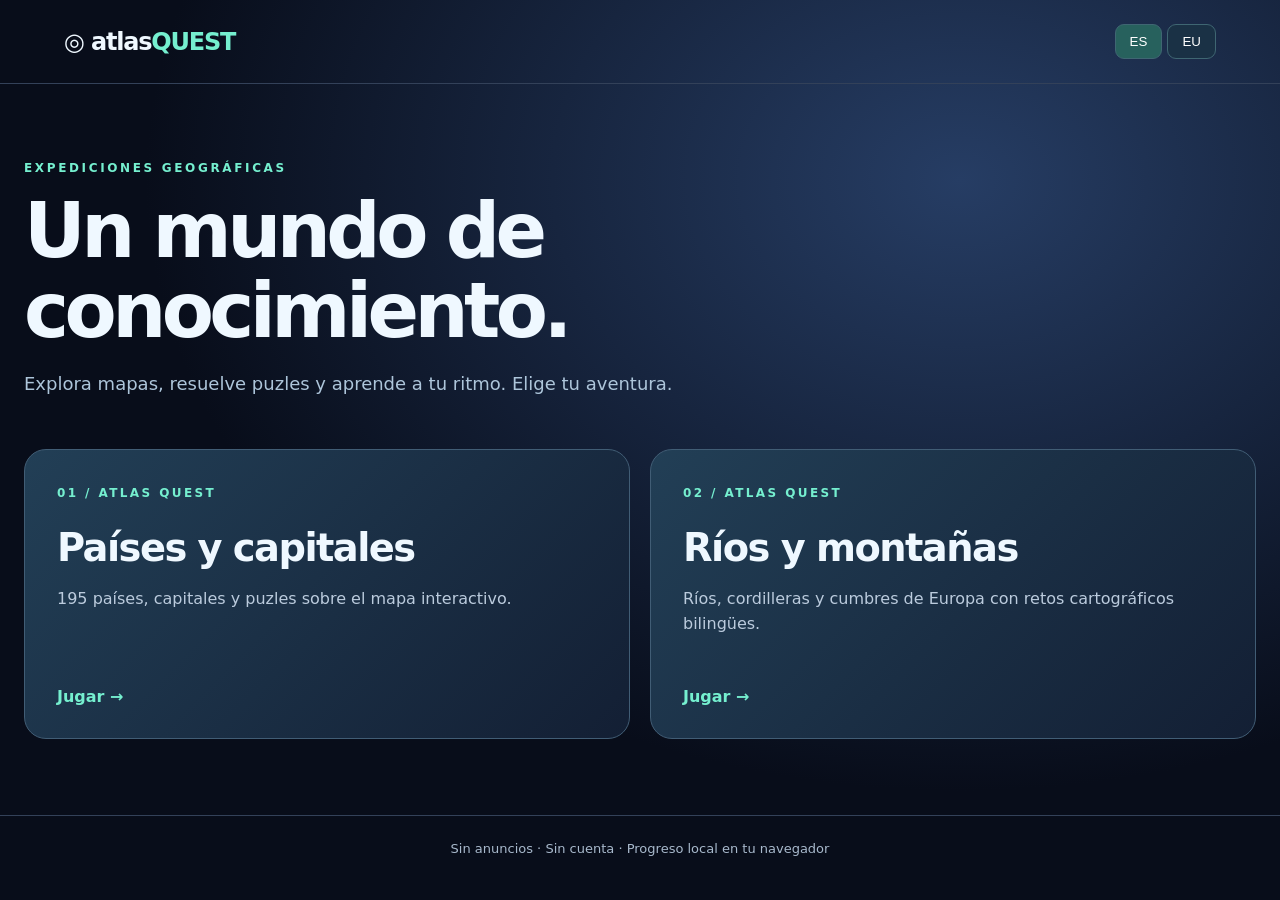
==== public/index.html @ 76b39fe9 "feat: add Atlas Quest bilingual portal and geography mini-games" ====
<!doctype html>
<html lang="es">
<head><meta charset="utf-8"><meta name="viewport" content="width=device-width,initial-scale=1"><title>Atlas Quest · Juegos de geografía</title>
<style>
:root{font-family:system-ui,sans-serif;color-scheme:dark;--accent:#75efcf}
*{box-sizing:border-box}body{margin:0;min-height:100vh;background:radial-gradient(ellipse at 75% 20%,#263d64,#080d1a 60%);color:#eff8ff}
header{padding:24px clamp(20px,5vw,80px);display:flex;justify-content:space-between;align-items:center;border-bottom:1px solid #334159}
.brand{font-size:24px;font-weight:900;letter-spacing:-.05em}.brand b{color:var(--accent)}
nav button{background:#1a3145;border:1px solid #3f6672;padding:9px 14px;color:white;border-radius:9px;cursor:pointer}
nav button.active{background:#27615d}
main{max-width:1280px;margin:auto;padding:clamp(35px,6vw,85px) 24px}
.eyebrow{color:var(--accent);font-weight:750;letter-spacing:.22em;text-transform:uppercase;font-size:12px}
h1{font-size:clamp(38px,6vw,76px);line-height:1.06;letter-spacing:-.06em;max-width:880px;margin:16px 0}
.intro{font-size:18px;line-height:1.6;max-width:720px;color:#adc5da;margin-bottom:50px}
.cards{display:grid;grid-template-columns:repeat(2,minmax(0,1fr));gap:20px}
.card{display:flex;flex-direction:column;justify-content:space-between;text-decoration:none;color:inherit;background:linear-gradient(135deg,#223f56,#131f34);border:1px solid #415d75;border-radius:22px;padding:32px;min-height:290px;transition:transform .2s}
.card:hover{transform:translateY(-3px);border-color:var(--accent)}
.number{color:var(--accent);letter-spacing:.2em;font-size:12px;font-weight:800}
h2{font-size:clamp(27px,3vw,42px);letter-spacing:-.04em;margin:24px 0 10px}
p{color:#bbcbdd;line-height:1.6}.go{color:var(--accent);font-weight:800;margin-top:25px}
footer{padding:25px 30px;border-top:1px solid #334159;color:#a8b9cc;text-align:center;font-size:13px}
:focus-visible{outline:3px solid var(--accent);outline-offset:3px}
@media(max-width:710px){.cards{grid-template-columns:1fr}.card{min-height:260px}}
@media(prefers-reduced-motion:reduce){.card{transition:none}}
</style></head><body>
<header><div class="brand">◎ atlas<b>QUEST</b></div><nav aria-label="Idioma / Hizkuntza"><button id="es" class="active" type="button">ES</button> <button id="eu" type="button">EU</button></nav></header>
<main><div class="eyebrow" id="eyebrow">Expediciones geográficas</div><h1 id="heading">Un mundo de conocimiento.</h1><p class="intro" id="intro">Explora mapas, resuelve puzles y aprende a tu ritmo. Elige tu aventura.</p>
<section class="cards" aria-label="Minijuegos">
<a class="card" href="capitales/index.html"><div><span class="number">01 / ATLAS QUEST</span><h2 id="capTitle">Países y capitales</h2><p id="capDesc">195 países, capitales y puzles sobre el mapa interactivo.</p></div><span class="go" id="capGo">Jugar →</span></a>
<a class="card" href="relieve/index.html"><div><span class="number">02 / ATLAS QUEST</span><h2 id="relTitle">Ríos y montañas</h2><p id="relDesc">Ríos, cordilleras y cumbres de Europa con retos cartográficos bilingües.</p></div><span class="go" id="relGo">Jugar →</span></a>
</section></main><footer id="foot">Sin anuncios · Sin cuenta · Progreso local en tu navegador</footer>
<script>
const translations={
es:{eyebrow:"Expediciones geográficas",heading:"Un mundo de conocimiento.",intro:"Explora mapas, resuelve puzles y aprende a tu ritmo. Elige tu aventura.",capTitle:"Países y capitales",capDesc:"195 países, capitales y puzles sobre el mapa interactivo.",capGo:"Jugar →",relTitle:"Ríos y montañas",relDesc:"Ríos, cordilleras y cumbres de Europa con retos cartográficos bilingües.",relGo:"Jugar →",foot:"Sin anuncios · Sin cuenta · Progreso local en tu navegador"},
eu:{eyebrow:"Geografia espedizioak",heading:"Ezagutzaz beteriko mundua.",intro:"Arakatu mapak, ebatzi buruhausgarriak eta ikasi zure erritmoan.",capTitle:"Herrialdeak eta hiriburuak",capDesc:"195 herrialde, hiriburu eta mapa interaktiboko erronkak.",capGo:"Jolastu →",relTitle:"Ibaiak eta mendiak",relDesc:"Europako ibaiak, mendikateak eta gailurrak, bi hizkuntzatan.",relGo:"Jolastu →",foot:"Iragarkirik gabe · Konturik gabe · Aurrerapena nabigatzailean"}
};
function language(lang){const values=translations[lang];document.documentElement.lang=lang;for(const id in values)document.getElementById(id).textContent=values[id];for(const choice of ["es","eu"]){document.getElementById(choice).classList.toggle("active",choice===lang);document.getElementById(choice).setAttribute("aria-pressed",String(choice===lang))}try{localStorage.setItem("atlasquest:portal:lang",lang)}catch(e){}}
document.getElementById("es").addEventListener("click",()=>language("es"));document.getElementById("eu").addEventListener("click",()=>language("eu"));
try{if(localStorage.getItem("atlasquest:portal:lang")==="eu")language("eu")}catch(e){}
</script></body></html>
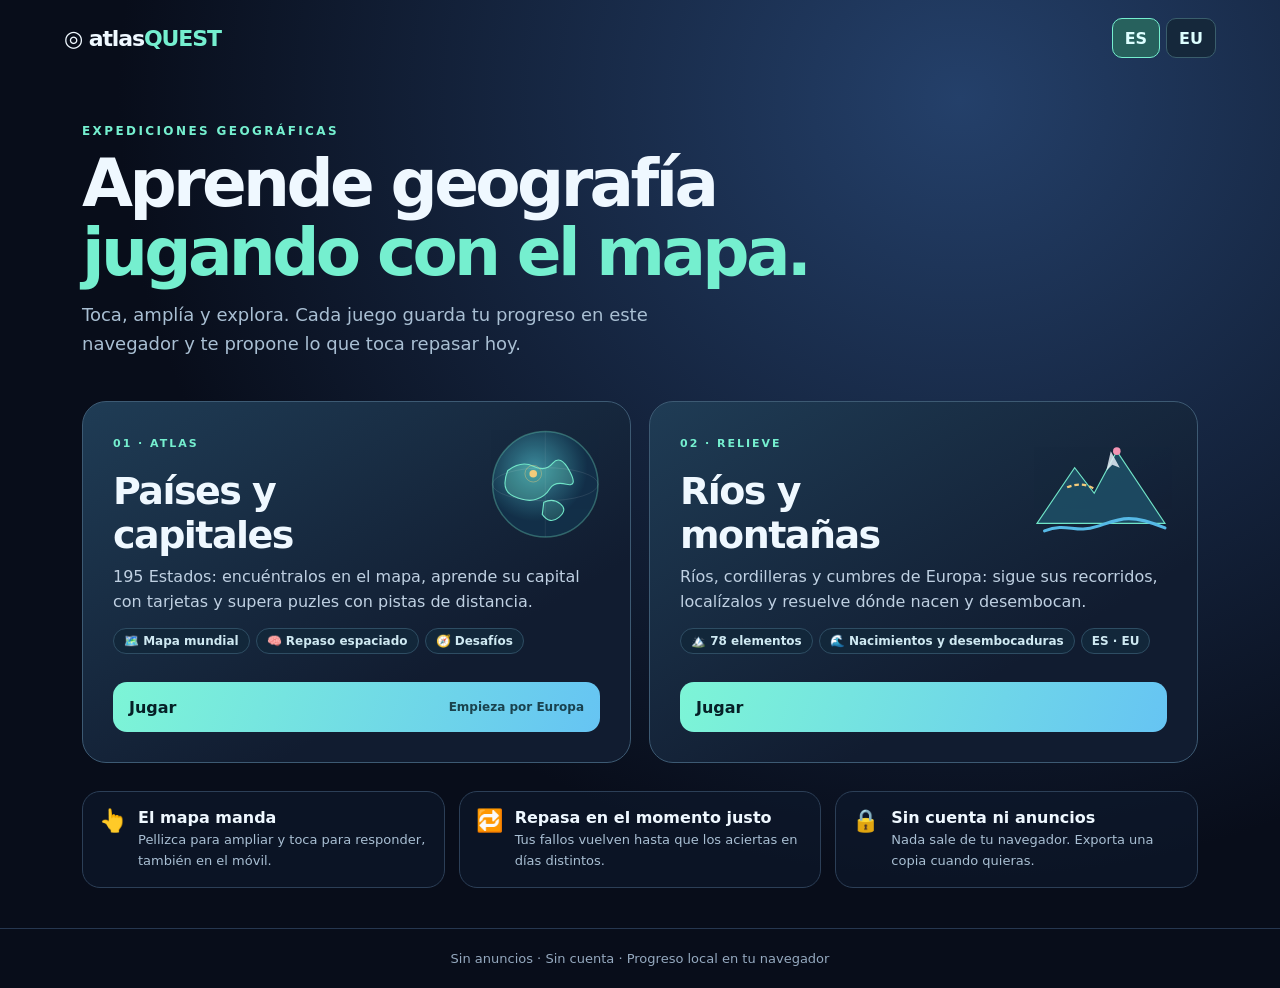
==== commit 121fe051: "Portal con progreso, documentación y despliegue - El portal resume nivel, dominio y pendientes de ca" ====
--- a/public/index.html
+++ b/public/index.html
@@ -1,40 +1,449 @@
 <!doctype html>
 <html lang="es">
-<head><meta charset="utf-8"><meta name="viewport" content="width=device-width,initial-scale=1"><title>Atlas Quest · Juegos de geografía</title>
+<head>
+<meta charset="utf-8" />
+<meta name="viewport" content="width=device-width,initial-scale=1,viewport-fit=cover" />
+<meta name="theme-color" content="#080d1a" />
+<meta name="description" content="Juegos de geografía con mapas interactivos: países y capitales del mundo, ríos y montañas de Europa." />
+<title>Atlas Quest · Juegos de geografía</title>
 <style>
-:root{font-family:system-ui,sans-serif;color-scheme:dark;--accent:#75efcf}
-*{box-sizing:border-box}body{margin:0;min-height:100vh;background:radial-gradient(ellipse at 75% 20%,#263d64,#080d1a 60%);color:#eff8ff}
-header{padding:24px clamp(20px,5vw,80px);display:flex;justify-content:space-between;align-items:center;border-bottom:1px solid #334159}
-.brand{font-size:24px;font-weight:900;letter-spacing:-.05em}.brand b{color:var(--accent)}
-nav button{background:#1a3145;border:1px solid #3f6672;padding:9px 14px;color:white;border-radius:9px;cursor:pointer}
-nav button.active{background:#27615d}
-main{max-width:1280px;margin:auto;padding:clamp(35px,6vw,85px) 24px}
-.eyebrow{color:var(--accent);font-weight:750;letter-spacing:.22em;text-transform:uppercase;font-size:12px}
-h1{font-size:clamp(38px,6vw,76px);line-height:1.06;letter-spacing:-.06em;max-width:880px;margin:16px 0}
-.intro{font-size:18px;line-height:1.6;max-width:720px;color:#adc5da;margin-bottom:50px}
-.cards{display:grid;grid-template-columns:repeat(2,minmax(0,1fr));gap:20px}
-.card{display:flex;flex-direction:column;justify-content:space-between;text-decoration:none;color:inherit;background:linear-gradient(135deg,#223f56,#131f34);border:1px solid #415d75;border-radius:22px;padding:32px;min-height:290px;transition:transform .2s}
-.card:hover{transform:translateY(-3px);border-color:var(--accent)}
-.number{color:var(--accent);letter-spacing:.2em;font-size:12px;font-weight:800}
-h2{font-size:clamp(27px,3vw,42px);letter-spacing:-.04em;margin:24px 0 10px}
-p{color:#bbcbdd;line-height:1.6}.go{color:var(--accent);font-weight:800;margin-top:25px}
-footer{padding:25px 30px;border-top:1px solid #334159;color:#a8b9cc;text-align:center;font-size:13px}
-:focus-visible{outline:3px solid var(--accent);outline-offset:3px}
-@media(max-width:710px){.cards{grid-template-columns:1fr}.card{min-height:260px}}
-@media(prefers-reduced-motion:reduce){.card{transition:none}}
-</style></head><body>
-<header><div class="brand">◎ atlas<b>QUEST</b></div><nav aria-label="Idioma / Hizkuntza"><button id="es" class="active" type="button">ES</button> <button id="eu" type="button">EU</button></nav></header>
-<main><div class="eyebrow" id="eyebrow">Expediciones geográficas</div><h1 id="heading">Un mundo de conocimiento.</h1><p class="intro" id="intro">Explora mapas, resuelve puzles y aprende a tu ritmo. Elige tu aventura.</p>
-<section class="cards" aria-label="Minijuegos">
-<a class="card" href="capitales/index.html"><div><span class="number">01 / ATLAS QUEST</span><h2 id="capTitle">Países y capitales</h2><p id="capDesc">195 países, capitales y puzles sobre el mapa interactivo.</p></div><span class="go" id="capGo">Jugar →</span></a>
-<a class="card" href="relieve/index.html"><div><span class="number">02 / ATLAS QUEST</span><h2 id="relTitle">Ríos y montañas</h2><p id="relDesc">Ríos, cordilleras y cumbres de Europa con retos cartográficos bilingües.</p></div><span class="go" id="relGo">Jugar →</span></a>
-</section></main><footer id="foot">Sin anuncios · Sin cuenta · Progreso local en tu navegador</footer>
+:root {
+  font-family: system-ui, sans-serif;
+  color-scheme: dark;
+  --accent: #75efcf;
+  --gold: #ffd47e;
+  --muted: #a9bfd3;
+  --line: #2c3f57;
+}
+* {
+  box-sizing: border-box;
+}
+body {
+  margin: 0;
+  min-height: 100vh;
+  background: radial-gradient(ellipse at 75% 10%, #24406a, #080d1a 62%);
+  color: #eff8ff;
+}
+header {
+  padding: 18px clamp(18px, 5vw, 72px);
+  display: flex;
+  justify-content: space-between;
+  align-items: center;
+  gap: 12px;
+}
+.brand {
+  font-size: 22px;
+  font-weight: 900;
+  letter-spacing: -0.05em;
+}
+.brand b {
+  color: var(--accent);
+}
+nav {
+  display: flex;
+  gap: 6px;
+}
+nav button {
+  min-width: 44px;
+  min-height: 40px;
+  background: #15283b;
+  border: 1px solid #3a5e6c;
+  padding: 8px 12px;
+  color: #dff;
+  border-radius: 10px;
+  cursor: pointer;
+  font: inherit;
+  font-weight: 700;
+}
+nav button.active {
+  background: #27615d;
+  border-color: var(--accent);
+}
+main {
+  max-width: 1180px;
+  margin: auto;
+  padding: clamp(14px, 4vw, 48px) clamp(16px, 4vw, 32px) 40px;
+}
+.eyebrow {
+  color: var(--accent);
+  font-weight: 800;
+  letter-spacing: 0.2em;
+  text-transform: uppercase;
+  font-size: 12px;
+}
+h1 {
+  font-size: clamp(34px, 5.4vw, 66px);
+  line-height: 1.04;
+  letter-spacing: -0.055em;
+  max-width: 820px;
+  margin: 12px 0 14px;
+}
+h1 span {
+  color: var(--accent);
+}
+.intro {
+  font-size: clamp(16px, 1.6vw, 18px);
+  line-height: 1.6;
+  max-width: 660px;
+  color: var(--muted);
+  margin: 0 0 clamp(24px, 4vw, 42px);
+}
+.cards {
+  display: grid;
+  grid-template-columns: repeat(2, minmax(0, 1fr));
+  gap: 18px;
+}
+.card {
+  position: relative;
+  display: grid;
+  grid-template-rows: auto 1fr auto;
+  gap: 14px;
+  text-decoration: none;
+  color: inherit;
+  background: linear-gradient(150deg, #1f3c55, #111c30 70%);
+  border: 1px solid #3d5a73;
+  border-radius: 24px;
+  padding: clamp(20px, 3vw, 30px);
+  overflow: hidden;
+  transition:
+    transform 0.2s,
+    border-color 0.2s;
+}
+.card:hover,
+.card:focus-visible {
+  transform: translateY(-3px);
+  border-color: var(--accent);
+}
+.art {
+  float: right;
+  width: 160px;
+  height: 128px;
+  margin: -14px -14px 6px 12px;
+  opacity: 0.95;
+  pointer-events: none;
+}
+.number {
+  color: var(--accent);
+  letter-spacing: 0.18em;
+  font-size: 11px;
+  font-weight: 850;
+}
+h2 {
+  font-size: clamp(26px, 3vw, 38px);
+  letter-spacing: -0.04em;
+  margin: 18px 0 8px;
+}
+p {
+  color: #bfd0e2;
+  line-height: 1.55;
+  margin: 0;
+}
+.chips {
+  display: flex;
+  flex-wrap: wrap;
+  gap: 6px;
+  margin-top: 14px;
+}
+.chips span {
+  font-size: 12px;
+  font-weight: 650;
+  color: #cfe9f2;
+  background: #12273a;
+  border: 1px solid #2e4d63;
+  border-radius: 99px;
+  padding: 5px 10px;
+}
+.progress {
+  display: grid;
+  grid-template-columns: repeat(3, minmax(0, 1fr));
+  gap: 8px;
+}
+.stat {
+  background: #0d1a2bcc;
+  border: 1px solid #284159;
+  border-radius: 14px;
+  padding: 10px 12px;
+}
+.stat strong {
+  display: block;
+  font-size: 22px;
+  letter-spacing: -0.03em;
+}
+.stat small {
+  color: var(--muted);
+  font-size: 11px;
+}
+.go {
+  display: flex;
+  align-items: center;
+  justify-content: space-between;
+  gap: 10px;
+  min-height: 50px;
+  padding: 12px 16px;
+  border-radius: 14px;
+  background: linear-gradient(110deg, #7df5d6, #66c4f3);
+  color: #062027;
+  font-weight: 850;
+  font-size: 16px;
+}
+.go small {
+  font-weight: 700;
+  font-size: 12px;
+  opacity: 0.8;
+}
+.features {
+  display: grid;
+  grid-template-columns: repeat(3, minmax(0, 1fr));
+  gap: 14px;
+  margin-top: 28px;
+}
+.feature {
+  display: flex;
+  gap: 12px;
+  align-items: flex-start;
+  padding: 16px;
+  border: 1px solid var(--line);
+  border-radius: 18px;
+  background: #0e1a2d99;
+}
+.feature b {
+  display: block;
+  margin-bottom: 3px;
+}
+.feature i {
+  font-style: normal;
+  font-size: 22px;
+}
+.feature p {
+  font-size: 13px;
+  color: var(--muted);
+}
+footer {
+  padding: 22px;
+  border-top: 1px solid #263750;
+  color: #95a9bf;
+  text-align: center;
+  font-size: 13px;
+}
+:focus-visible {
+  outline: 3px solid var(--accent);
+  outline-offset: 3px;
+}
+@media (max-width: 760px) {
+  .cards,
+  .features {
+    grid-template-columns: 1fr;
+  }
+  .art {
+    width: 104px;
+    height: 84px;
+    margin: -8px -8px 4px 10px;
+  }
+  h2 {
+    margin-top: 6px;
+  }
+  .features {
+    gap: 8px;
+  }
+  .feature {
+    padding: 12px 14px;
+  }
+}
+@media (prefers-reduced-motion: reduce) {
+  .card {
+    transition: none;
+  }
+}
+</style>
+</head>
+<body>
+<header>
+  <div class="brand">◎ atlas<b>QUEST</b></div>
+  <nav aria-label="Idioma / Hizkuntza"><button id="es" class="active" type="button" aria-pressed="true">ES</button><button id="eu" type="button" aria-pressed="false">EU</button></nav>
+</header>
+<main>
+  <div class="eyebrow" id="eyebrow">Expediciones geográficas</div>
+  <h1 id="heading">Aprende geografía <span>jugando con el mapa.</span></h1>
+  <p class="intro" id="intro">Toca, amplía y explora. Cada juego guarda tu progreso en este navegador y te propone lo que toca repasar hoy.</p>
+  <section class="cards" aria-label="Minijuegos">
+    <a class="card" href="capitales/index.html#mapa" id="cap-card">
+      <div><svg class="art" viewBox="0 0 210 170" aria-hidden="true">
+        <defs><radialGradient id="g1" cx="40%" cy="35%"><stop offset="0" stop-color="#3d8fa0" /><stop offset="1" stop-color="#123049" /></radialGradient></defs>
+        <circle cx="120" cy="88" r="70" fill="url(#g1)" stroke="#75efcf55" stroke-width="2" />
+        <path d="M70 70q18-14 34-6t26-4 22 10-4 18-22 6-18 14-30-4-8-34z" fill="#75efcf44" stroke="#75efcf" stroke-width="1.5" />
+        <path d="M118 112q12-6 22 2t-2 18-22-4z" fill="#75efcf33" stroke="#75efcf" stroke-width="1.5" />
+        <ellipse cx="120" cy="88" rx="70" ry="22" fill="none" stroke="#ffffff22" />
+        <path d="M120 18v140" stroke="#ffffff1a" />
+        <circle cx="104" cy="74" r="5" fill="#ffd47e" /><circle cx="104" cy="74" r="11" fill="none" stroke="#ffd47e88" />
+      </svg><span class="number">01 · ATLAS</span><h2 id="capTitle">Países y capitales</h2><p id="capDesc">195 Estados: encuéntralos en el mapa, aprende su capital con tarjetas y supera puzles con pistas de distancia.</p>
+        <div class="chips"><span id="capChip1">🗺️ Mapa mundial</span><span id="capChip2">🧠 Repaso espaciado</span><span id="capChip3">🧭 Desafíos</span></div></div>
+      <div class="progress" id="cap-progress" hidden></div>
+      <span class="go"><span id="capGo">Jugar</span><small id="capHint"></small></span>
+    </a>
+    <a class="card" href="relieve/index.html#map" id="rel-card">
+      <div><svg class="art" viewBox="0 0 210 170" aria-hidden="true">
+        <path d="M20 140 70 66l26 34 30-56 64 96z" fill="#1d4b63" stroke="#75efcf" stroke-width="1.5" />
+        <path d="M118 44l12 22-10-4-8 8z" fill="#eff8ff" opacity=".85" />
+        <path d="M30 150c30-12 40 4 70-6s42-18 90 2" fill="none" stroke="#5ac2f0" stroke-width="4" stroke-linecap="round" />
+        <path d="M60 92q20-8 36 2" fill="none" stroke="#ffd47e" stroke-width="3" stroke-dasharray="6 4" />
+        <circle cx="126" cy="44" r="5" fill="#ff9aba" />
+      </svg><span class="number">02 · RELIEVE</span><h2 id="relTitle">Ríos y montañas</h2><p id="relDesc">Ríos, cordilleras y cumbres de Europa: sigue sus recorridos, localízalos y resuelve dónde nacen y desembocan.</p>
+        <div class="chips"><span id="relChip1">🏔️ 78 elementos</span><span id="relChip2">🌊 Nacimientos y desembocaduras</span><span>ES · EU</span></div></div>
+      <div class="progress" id="rel-progress" hidden></div>
+      <span class="go"><span id="relGo">Jugar</span><small id="relHint"></small></span>
+    </a>
+  </section>
+  <section class="features" aria-label="Cómo funciona">
+    <div class="feature"><i aria-hidden="true">👆</i><div><b id="f1t">El mapa manda</b><p id="f1d">Pellizca para ampliar y toca para responder, también en el móvil.</p></div></div>
+    <div class="feature"><i aria-hidden="true">🔁</i><div><b id="f2t">Repasa en el momento justo</b><p id="f2d">Tus fallos vuelven hasta que los aciertas en días distintos.</p></div></div>
+    <div class="feature"><i aria-hidden="true">🔒</i><div><b id="f3t">Sin cuenta ni anuncios</b><p id="f3d">Nada sale de tu navegador. Exporta una copia cuando quieras.</p></div></div>
+  </section>
+</main>
+<footer id="foot">Sin anuncios · Sin cuenta · Progreso local en tu navegador</footer>
 <script>
-const translations={
-es:{eyebrow:"Expediciones geográficas",heading:"Un mundo de conocimiento.",intro:"Explora mapas, resuelve puzles y aprende a tu ritmo. Elige tu aventura.",capTitle:"Países y capitales",capDesc:"195 países, capitales y puzles sobre el mapa interactivo.",capGo:"Jugar →",relTitle:"Ríos y montañas",relDesc:"Ríos, cordilleras y cumbres de Europa con retos cartográficos bilingües.",relGo:"Jugar →",foot:"Sin anuncios · Sin cuenta · Progreso local en tu navegador"},
-eu:{eyebrow:"Geografia espedizioak",heading:"Ezagutzaz beteriko mundua.",intro:"Arakatu mapak, ebatzi buruhausgarriak eta ikasi zure erritmoan.",capTitle:"Herrialdeak eta hiriburuak",capDesc:"195 herrialde, hiriburu eta mapa interaktiboko erronkak.",capGo:"Jolastu →",relTitle:"Ibaiak eta mendiak",relDesc:"Europako ibaiak, mendikateak eta gailurrak, bi hizkuntzatan.",relGo:"Jolastu →",foot:"Iragarkirik gabe · Konturik gabe · Aurrerapena nabigatzailean"}
+"use strict";
+const translations = {
+  es: {
+    eyebrow: "Expediciones geográficas",
+    heading: 'Aprende geografía <span>jugando con el mapa.</span>',
+    intro: "Toca, amplía y explora. Cada juego guarda tu progreso en este navegador y te propone lo que toca repasar hoy.",
+    capTitle: "Países y capitales",
+    capDesc: "195 Estados: encuéntralos en el mapa, aprende su capital con tarjetas y supera puzles con pistas de distancia.",
+    capChip1: "🗺️ Mapa mundial",
+    capChip2: "🧠 Repaso espaciado",
+    capChip3: "🧭 Desafíos",
+    relTitle: "Ríos y montañas",
+    relDesc: "Ríos, cordilleras y cumbres de Europa: sigue sus recorridos, localízalos y resuelve dónde nacen y desembocan.",
+    relChip1: "🏔️ 78 elementos",
+    relChip2: "🌊 Nacimientos y desembocaduras",
+    f1t: "El mapa manda",
+    f1d: "Pellizca para ampliar y toca para responder, también en el móvil.",
+    f2t: "Repasa en el momento justo",
+    f2d: "Tus fallos vuelven hasta que los aciertas en días distintos.",
+    f3t: "Sin cuenta ni anuncios",
+    f3d: "Nada sale de tu navegador. Exporta una copia cuando quieras.",
+    foot: "Sin anuncios · Sin cuenta · Progreso local en tu navegador",
+    play: "Jugar",
+    resume: "Continuar",
+    review: "Repasar",
+    due: (n) => `${n} repasos pendientes`,
+    level: "Nivel",
+    mastered: "Dominadas",
+    masteredRel: "Dominados",
+    visited: "Países vistos",
+    seen: "Descubiertos",
+    mistakes: "Por recuperar",
+    newHere: "Empieza por Europa",
+  },
+  eu: {
+    eyebrow: "Geografia espedizioak",
+    heading: 'Ikasi geografia <span>maparekin jolastuz.</span>',
+    intro: "Ukitu, handitu eta arakatu. Joko bakoitzak zure aurrerapena nabigatzaile honetan gordetzen du eta gaur errepasatu behar duzuna proposatzen dizu.",
+    capTitle: "Herrialdeak eta hiriburuak",
+    capDesc: "195 estatu: aurkitu mapan, ikasi hiriburuak txartelekin eta gainditu distantzia-pistak dituzten puzzleak.",
+    capChip1: "🗺️ Munduko mapa",
+    capChip2: "🧠 Errepaso tartekatua",
+    capChip3: "🧭 Erronkak",
+    relTitle: "Ibaiak eta mendiak",
+    relDesc: "Europako ibaiak, mendikateak eta gailurrak: jarraitu ibilbideak, kokatu eta asmatu non jaiotzen eta amaitzen diren.",
+    relChip1: "🏔️ 78 elementu",
+    relChip2: "🌊 Iturburuak eta ibai-ahoak",
+    f1t: "Mapak agintzen du",
+    f1d: "Atximurkatu handitzeko eta ukitu erantzuteko, mugikorrean ere.",
+    f2t: "Errepasatu une egokian",
+    f2d: "Akatsak itzultzen dira egun desberdinetan asmatu arte.",
+    f3t: "Konturik eta iragarkirik gabe",
+    f3d: "Ezer ez da zure nabigatzailetik ateratzen. Esportatu kopia nahi duzunean.",
+    foot: "Iragarkirik gabe · Konturik gabe · Aurrerapena nabigatzailean",
+    play: "Jolastu",
+    resume: "Jarraitu",
+    review: "Errepasatu",
+    due: (n) => `${n} errepaso zain`,
+    level: "Maila",
+    mastered: "Menderatuak",
+    masteredRel: "Menderatuak",
+    visited: "Ikusitako herrialdeak",
+    seen: "Ezagutuak",
+    mistakes: "Berreskuratzeko",
+    newHere: "Hasi Europan",
+  },
 };
-function language(lang){const values=translations[lang];document.documentElement.lang=lang;for(const id in values)document.getElementById(id).textContent=values[id];for(const choice of ["es","eu"]){document.getElementById(choice).classList.toggle("active",choice===lang);document.getElementById(choice).setAttribute("aria-pressed",String(choice===lang))}try{localStorage.setItem("atlasquest:portal:lang",lang)}catch(e){}}
-document.getElementById("es").addEventListener("click",()=>language("es"));document.getElementById("eu").addEventListener("click",()=>language("eu"));
-try{if(localStorage.getItem("atlasquest:portal:lang")==="eu")language("eu")}catch(e){}
-</script></body></html>+// Lectura de solo consulta del progreso de cada juego (mismas claves que usan los juegos).
+function readJSON(key) {
+  try {
+    return JSON.parse(localStorage.getItem(key) || "null");
+  } catch (e) {
+    return null;
+  }
+}
+function capitalsSummary() {
+  const s = readJSON("atlas.capitales.v1");
+  if (!s || !s.cards) return null;
+  const cards = Object.entries(s.cards);
+  const now = Date.now();
+  return {
+    level: Math.floor((Number(s.game?.xp) || 0) / 180) + 1,
+    mastered: cards.filter(([k, v]) => k.endsWith(":pc") && v.reps >= 3 && v.interval >= 21).length,
+    visited: Object.keys(s.mapVisited || {}).length,
+    due: cards.filter(([, v]) => v.attempts > 0 && Number(v.due || 0) <= now).length,
+    started: cards.length > 0 || Object.keys(s.mapVisited || {}).length > 1,
+  };
+}
+function reliefSummary() {
+  const s = readJSON("atlas-quest-europe-relief-v1");
+  if (!s || !s.items) return null;
+  const items = Object.values(s.items);
+  return {
+    level: Math.floor((Number(s.xp) || 0) / 150) + 1,
+    mastered: items.filter((v) => (v.days || []).length >= 2 && !v.missed).length,
+    seen: items.filter((v) => v.attempts > 0).length,
+    mistakes: items.filter((v) => v.missed).length,
+    started: items.length > 0,
+  };
+}
+function stat(value, label) {
+  return `<div class="stat"><strong>${value}</strong><small>${label}</small></div>`;
+}
+function renderProgress(values) {
+  const cap = capitalsSummary(),
+    rel = reliefSummary();
+  const capBox = document.getElementById("cap-progress"),
+    relBox = document.getElementById("rel-progress");
+  capBox.hidden = !cap?.started;
+  if (cap?.started) capBox.innerHTML = stat(cap.level, values.level) + stat(`${cap.mastered}<small>/195</small>`, values.mastered) + stat(cap.visited, values.visited);
+  document.getElementById("capGo").textContent = cap?.due ? values.review : cap?.started ? values.resume : values.play;
+  document.getElementById("capHint").textContent = cap?.due ? values.due(cap.due) : cap?.started ? "" : values.newHere;
+  document.getElementById("cap-card").href = "capitales/index.html#" + (cap?.due ? "hoy" : "mapa");
+  relBox.hidden = !rel?.started;
+  if (rel?.started) relBox.innerHTML = stat(rel.level, values.level) + stat(`${rel.mastered}<small>/78</small>`, values.masteredRel) + stat(rel.mistakes, values.mistakes);
+  document.getElementById("relGo").textContent = rel?.mistakes ? values.review : rel?.started ? values.resume : values.play;
+  document.getElementById("rel-card").href = "relieve/index.html#" + (rel?.mistakes ? "errors" : "map");
+}
+function language(lang) {
+  const values = translations[lang];
+  document.documentElement.lang = lang;
+  for (const id in values) {
+    const el = document.getElementById(id);
+    if (!el || typeof values[id] !== "string") continue;
+    if (id === "heading") el.innerHTML = values[id];
+    else el.textContent = values[id];
+  }
+  for (const choice of ["es", "eu"]) {
+    document.getElementById(choice).classList.toggle("active", choice === lang);
+    document.getElementById(choice).setAttribute("aria-pressed", String(choice === lang));
+  }
+  renderProgress(values);
+  try {
+    localStorage.setItem("atlasquest:portal:lang", lang);
+  } catch (e) {}
+}
+document.getElementById("es").addEventListener("click", () => language("es"));
+document.getElementById("eu").addEventListener("click", () => language("eu"));
+let initial = "es";
+try {
+  if (localStorage.getItem("atlasquest:portal:lang") === "eu") initial = "eu";
+} catch (e) {}
+language(initial);
+</script>
+</body>
+</html>
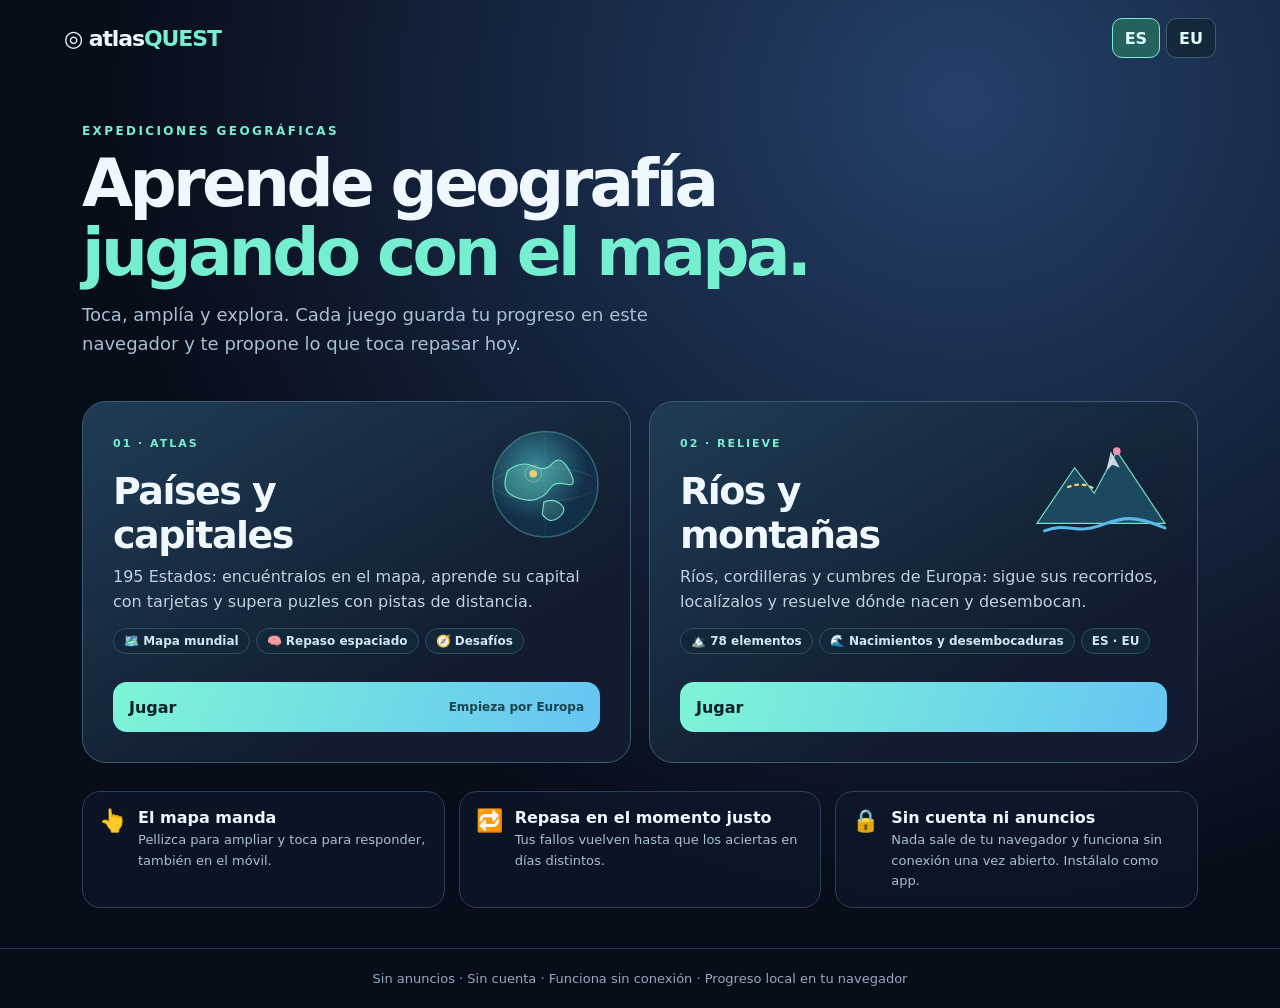
==== commit 768c314d: "Modo sin conexión instalable y Capitales en euskera - Service worker (red primero con 2,5 s de marge" ====
--- a/public/index.html
+++ b/public/index.html
@@ -5,6 +5,14 @@
 <meta name="viewport" content="width=device-width,initial-scale=1,viewport-fit=cover" />
 <meta name="theme-color" content="#080d1a" />
 <meta name="description" content="Juegos de geografía con mapas interactivos: países y capitales del mundo, ríos y montañas de Europa." />
+<link rel="manifest" href="./manifest.webmanifest" />
+<link rel="icon" href="./icons/icon.svg" type="image/svg+xml" />
+<link rel="icon" href="./icons/favicon-32.png" sizes="32x32" type="image/png" />
+<link rel="apple-touch-icon" href="./icons/apple-touch-icon.png" />
+<meta name="apple-mobile-web-app-capable" content="yes" />
+<meta name="mobile-web-app-capable" content="yes" />
+<meta name="apple-mobile-web-app-status-bar-style" content="black-translucent" />
+<meta name="apple-mobile-web-app-title" content="Atlas Quest" />
 <title>Atlas Quest · Juegos de geografía</title>
 <style>
 :root {
@@ -54,6 +62,11 @@
   cursor: pointer;
   font: inherit;
   font-weight: 700;
+}
+nav .install {
+  background: linear-gradient(110deg, #7df5d6, #66c4f3);
+  color: #062027;
+  border-color: transparent;
 }
 nav button.active {
   background: #27615d;
@@ -259,7 +272,7 @@
 <body>
 <header>
   <div class="brand">◎ atlas<b>QUEST</b></div>
-  <nav aria-label="Idioma / Hizkuntza"><button id="es" class="active" type="button" aria-pressed="true">ES</button><button id="eu" type="button" aria-pressed="false">EU</button></nav>
+  <nav aria-label="Idioma / Hizkuntza"><button id="install" class="install" type="button" hidden>⤓ <span id="installLabel">Instalar</span></button><button id="es" class="active" type="button" aria-pressed="true">ES</button><button id="eu" type="button" aria-pressed="false">EU</button></nav>
 </header>
 <main>
   <div class="eyebrow" id="eyebrow">Expediciones geográficas</div>
@@ -296,10 +309,10 @@
   <section class="features" aria-label="Cómo funciona">
     <div class="feature"><i aria-hidden="true">👆</i><div><b id="f1t">El mapa manda</b><p id="f1d">Pellizca para ampliar y toca para responder, también en el móvil.</p></div></div>
     <div class="feature"><i aria-hidden="true">🔁</i><div><b id="f2t">Repasa en el momento justo</b><p id="f2d">Tus fallos vuelven hasta que los aciertas en días distintos.</p></div></div>
-    <div class="feature"><i aria-hidden="true">🔒</i><div><b id="f3t">Sin cuenta ni anuncios</b><p id="f3d">Nada sale de tu navegador. Exporta una copia cuando quieras.</p></div></div>
+    <div class="feature"><i aria-hidden="true">🔒</i><div><b id="f3t">Sin cuenta ni anuncios</b><p id="f3d">Nada sale de tu navegador y funciona sin conexión una vez abierto. Instálalo como app.</p></div></div>
   </section>
 </main>
-<footer id="foot">Sin anuncios · Sin cuenta · Progreso local en tu navegador</footer>
+<footer id="foot">Sin anuncios · Sin cuenta · Funciona sin conexión · Progreso local en tu navegador</footer>
 <script>
 "use strict";
 const translations = {
@@ -321,8 +334,8 @@
     f2t: "Repasa en el momento justo",
     f2d: "Tus fallos vuelven hasta que los aciertas en días distintos.",
     f3t: "Sin cuenta ni anuncios",
-    f3d: "Nada sale de tu navegador. Exporta una copia cuando quieras.",
-    foot: "Sin anuncios · Sin cuenta · Progreso local en tu navegador",
+    f3d: "Nada sale de tu navegador y funciona sin conexión una vez abierto. Instálalo como app.",
+    foot: "Sin anuncios · Sin cuenta · Funciona sin conexión · Progreso local en tu navegador",
     play: "Jugar",
     resume: "Continuar",
     review: "Repasar",
@@ -334,6 +347,7 @@
     seen: "Descubiertos",
     mistakes: "Por recuperar",
     newHere: "Empieza por Europa",
+    installLabel: "Instalar",
   },
   eu: {
     eyebrow: "Geografia espedizioak",
@@ -353,8 +367,8 @@
     f2t: "Errepasatu une egokian",
     f2d: "Akatsak itzultzen dira egun desberdinetan asmatu arte.",
     f3t: "Konturik eta iragarkirik gabe",
-    f3d: "Ezer ez da zure nabigatzailetik ateratzen. Esportatu kopia nahi duzunean.",
-    foot: "Iragarkirik gabe · Konturik gabe · Aurrerapena nabigatzailean",
+    f3d: "Ezer ez da zure nabigatzailetik ateratzen eta konexiorik gabe dabil behin irekita. Instalatu aplikazio gisa.",
+    foot: "Iragarkirik gabe · Konturik gabe · Konexiorik gabe dabil · Aurrerapena nabigatzailean",
     play: "Jolastu",
     resume: "Jarraitu",
     review: "Errepasatu",
@@ -366,6 +380,7 @@
     seen: "Ezagutuak",
     mistakes: "Berreskuratzeko",
     newHere: "Hasi Europan",
+    installLabel: "Instalatu",
   },
 };
 // Lectura de solo consulta del progreso de cada juego (mismas claves que usan los juegos).
@@ -444,6 +459,27 @@
   if (localStorage.getItem("atlasquest:portal:lang") === "eu") initial = "eu";
 } catch (e) {}
 language(initial);
+// Instalación como app (Chrome/Edge/Android): el botón solo aparece cuando el navegador lo ofrece.
+let installPrompt = null;
+window.addEventListener("beforeinstallprompt", (event) => {
+  event.preventDefault();
+  installPrompt = event;
+  document.getElementById("install").hidden = false;
+});
+document.getElementById("install").addEventListener("click", async () => {
+  if (!installPrompt) return;
+  installPrompt.prompt();
+  await installPrompt.userChoice;
+  installPrompt = null;
+  document.getElementById("install").hidden = true;
+});
+window.addEventListener("appinstalled", () => (document.getElementById("install").hidden = true));
+</script>
+<script>
+// Modo sin conexión: el service worker guarda los juegos para jugar sin red (no funciona con file://).
+if ("serviceWorker" in navigator && location.protocol.startsWith("http")) {
+  window.addEventListener("load", () => navigator.serviceWorker.register("./sw.js", { scope: "./" }).catch(() => {}));
+}
 </script>
 </body>
 </html>
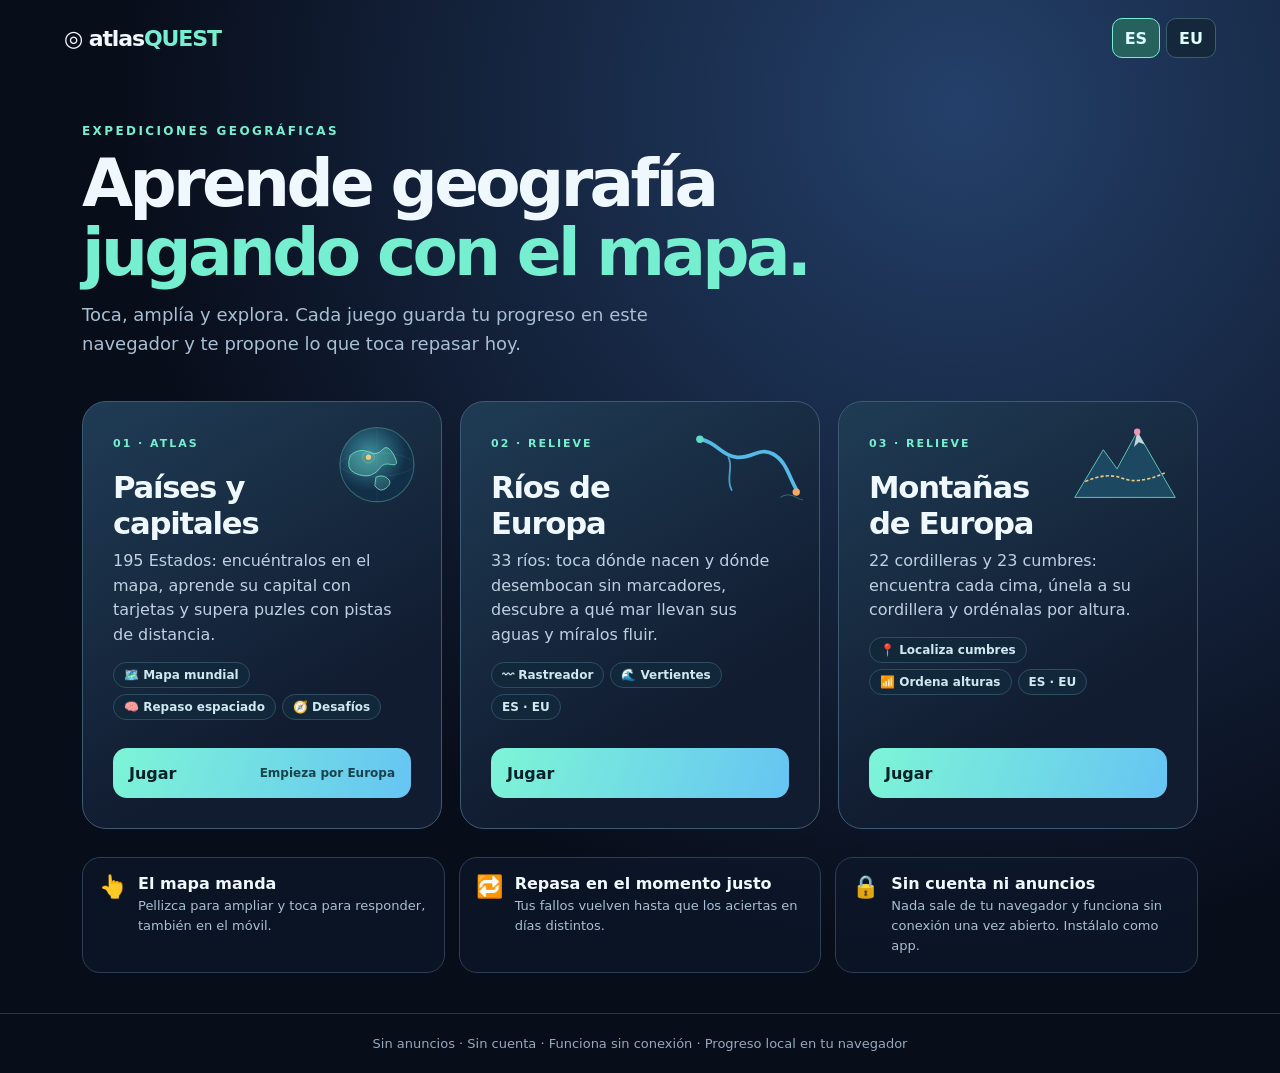
==== commit dcfd4f05: "Relieve: juegos separados de ríos y montañas y cinco mecánicas nuevas Siguiendo la skill learning-ga" ====
--- a/public/index.html
+++ b/public/index.html
@@ -103,7 +103,7 @@
 }
 .cards {
   display: grid;
-  grid-template-columns: repeat(2, minmax(0, 1fr));
+  grid-template-columns: repeat(3, minmax(0, 1fr));
   gap: 18px;
 }
 .card {
@@ -129,8 +129,8 @@
 }
 .art {
   float: right;
-  width: 160px;
-  height: 128px;
+  width: 112px;
+  height: 90px;
   margin: -14px -14px 6px 12px;
   opacity: 0.95;
   pointer-events: none;
@@ -142,7 +142,7 @@
   font-weight: 850;
 }
 h2 {
-  font-size: clamp(26px, 3vw, 38px);
+  font-size: clamp(25px, 2.4vw, 34px);
   letter-spacing: -0.04em;
   margin: 18px 0 8px;
 }
@@ -242,7 +242,18 @@
   outline: 3px solid var(--accent);
   outline-offset: 3px;
 }
+@media (max-width: 1080px) {
+  .cards {
+    grid-template-columns: repeat(2, minmax(0, 1fr));
+  }
+  .cards .card:first-child {
+    grid-column: 1 / -1;
+  }
+}
 @media (max-width: 760px) {
+  .cards .card:first-child {
+    grid-column: auto;
+  }
   .cards,
   .features {
     grid-template-columns: 1fr;
@@ -293,17 +304,27 @@
       <div class="progress" id="cap-progress" hidden></div>
       <span class="go"><span id="capGo">Jugar</span><small id="capHint"></small></span>
     </a>
-    <a class="card" href="relieve/index.html#map" id="rel-card">
+    <a class="card" href="relieve/index.html?tema=rios#map" id="riv-card">
       <div><svg class="art" viewBox="0 0 210 170" aria-hidden="true">
-        <path d="M20 140 70 66l26 34 30-56 64 96z" fill="#1d4b63" stroke="#75efcf" stroke-width="1.5" />
-        <path d="M118 44l12 22-10-4-8 8z" fill="#eff8ff" opacity=".85" />
-        <path d="M30 150c30-12 40 4 70-6s42-18 90 2" fill="none" stroke="#5ac2f0" stroke-width="4" stroke-linecap="round" />
-        <path d="M60 92q20-8 36 2" fill="none" stroke="#ffd47e" stroke-width="3" stroke-dasharray="6 4" />
-        <circle cx="126" cy="44" r="5" fill="#ff9aba" />
-      </svg><span class="number">02 · RELIEVE</span><h2 id="relTitle">Ríos y montañas</h2><p id="relDesc">Ríos, cordilleras y cumbres de Europa: sigue sus recorridos, localízalos y resuelve dónde nacen y desembocan.</p>
-        <div class="chips"><span id="relChip1">🏔️ 78 elementos</span><span id="relChip2">🌊 Nacimientos y desembocaduras</span><span>ES · EU</span></div></div>
-      <div class="progress" id="rel-progress" hidden></div>
-      <span class="go"><span id="relGo">Jugar</span><small id="relHint"></small></span>
+        <path d="M14 40c34 4 40 30 70 34s44-20 70-6 30 44 46 70" fill="none" stroke="#5ac2f0" stroke-width="7" stroke-linecap="round" />
+        <path d="M70 74c10 20-6 40 6 62" fill="none" stroke="#5ac2f0" stroke-width="3.5" stroke-linecap="round" opacity=".8" />
+        <circle cx="16" cy="40" r="7" fill="#65e6d0" /><circle cx="198" cy="140" r="7" fill="#ffb268" />
+        <path d="M168 150q14-10 30 0t30 0" fill="none" stroke="#75efcf55" stroke-width="2" />
+      </svg><span class="number">02 · RELIEVE</span><h2 id="rivTitle">Ríos de Europa</h2><p id="rivDesc">33 ríos: toca dónde nacen y dónde desembocan sin marcadores, descubre a qué mar llevan sus aguas y míralos fluir.</p>
+        <div class="chips"><span id="rivChip1">〰 Rastreador</span><span id="rivChip2">🌊 Vertientes</span><span>ES · EU</span></div></div>
+      <div class="progress" id="riv-progress" hidden></div>
+      <span class="go"><span id="rivGo">Jugar</span><small id="rivHint"></small></span>
+    </a>
+    <a class="card" href="relieve/index.html?tema=montanas#map" id="mnt-card">
+      <div><svg class="art" viewBox="0 0 210 170" aria-hidden="true">
+        <path d="M10 150 64 60l26 36 38-70 72 124z" fill="#1d4b63" stroke="#75efcf" stroke-width="1.5" />
+        <path d="M128 26l14 24-11-4-9 9z" fill="#eff8ff" opacity=".85" />
+        <path d="M30 120q40-18 70-6t80-10" fill="none" stroke="#ffd47e" stroke-width="3" stroke-dasharray="6 4" />
+        <circle cx="128" cy="26" r="6" fill="#ff9aba" />
+      </svg><span class="number">03 · RELIEVE</span><h2 id="mntTitle">Montañas de Europa</h2><p id="mntDesc">22 cordilleras y 23 cumbres: encuentra cada cima, únela a su cordillera y ordénalas por altura.</p>
+        <div class="chips"><span id="mntChip1">📍 Localiza cumbres</span><span id="mntChip2">📶 Ordena alturas</span><span>ES · EU</span></div></div>
+      <div class="progress" id="mnt-progress" hidden></div>
+      <span class="go"><span id="mntGo">Jugar</span><small id="mntHint"></small></span>
     </a>
   </section>
   <section class="features" aria-label="Cómo funciona">
@@ -325,10 +346,14 @@
     capChip1: "🗺️ Mapa mundial",
     capChip2: "🧠 Repaso espaciado",
     capChip3: "🧭 Desafíos",
-    relTitle: "Ríos y montañas",
-    relDesc: "Ríos, cordilleras y cumbres de Europa: sigue sus recorridos, localízalos y resuelve dónde nacen y desembocan.",
-    relChip1: "🏔️ 78 elementos",
-    relChip2: "🌊 Nacimientos y desembocaduras",
+    rivTitle: "Ríos de Europa",
+    rivDesc: "33 ríos: toca dónde nacen y dónde desembocan sin marcadores, descubre a qué mar llevan sus aguas y míralos fluir.",
+    rivChip1: "〰 Rastreador",
+    rivChip2: "🌊 Vertientes",
+    mntTitle: "Montañas de Europa",
+    mntDesc: "22 cordilleras y 23 cumbres: encuentra cada cima, únela a su cordillera y ordénalas por altura.",
+    mntChip1: "📍 Localiza cumbres",
+    mntChip2: "📶 Ordena alturas",
     f1t: "El mapa manda",
     f1d: "Pellizca para ampliar y toca para responder, también en el móvil.",
     f2t: "Repasa en el momento justo",
@@ -358,10 +383,14 @@
     capChip1: "🗺️ Munduko mapa",
     capChip2: "🧠 Errepaso tartekatua",
     capChip3: "🧭 Erronkak",
-    relTitle: "Ibaiak eta mendiak",
-    relDesc: "Europako ibaiak, mendikateak eta gailurrak: jarraitu ibilbideak, kokatu eta asmatu non jaiotzen eta amaitzen diren.",
-    relChip1: "🏔️ 78 elementu",
-    relChip2: "🌊 Iturburuak eta ibai-ahoak",
+    rivTitle: "Europako ibaiak",
+    rivDesc: "33 ibai: ukitu non jaiotzen eta non amaitzen diren markatzailerik gabe, ezagutu zein itsasotara isurtzen diren eta ikusi nola isurtzen diren.",
+    rivChip1: "〰 Ibaien arrastoa",
+    rivChip2: "🌊 Isurialdeak",
+    mntTitle: "Europako mendiak",
+    mntDesc: "22 mendikate eta 23 gailur: aurkitu tontor bakoitza, lotu bere mendikatearekin eta ordenatu altueraren arabera.",
+    mntChip1: "📍 Kokatu gailurrak",
+    mntChip2: "📶 Ordenatu altuerak",
     f1t: "Mapak agintzen du",
     f1d: "Atximurkatu handitzeko eta ukitu erantzuteko, mugikorrean ere.",
     f2t: "Errepasatu une egokian",
@@ -404,12 +433,14 @@
     started: cards.length > 0 || Object.keys(s.mapVisited || {}).length > 1,
   };
 }
-function reliefSummary() {
+// Ríos (r-…) y montañas (m-… cordilleras, p-… cumbres) comparten progreso en el mismo almacén.
+function reliefSummary(prefixes) {
   const s = readJSON("atlas-quest-europe-relief-v1");
   if (!s || !s.items) return null;
-  const items = Object.values(s.items);
+  const items = Object.entries(s.items)
+    .filter(([id]) => prefixes.some((p) => id.startsWith(p)))
+    .map(([, v]) => v);
   return {
-    level: Math.floor((Number(s.xp) || 0) / 150) + 1,
     mastered: items.filter((v) => (v.days || []).length >= 2 && !v.missed).length,
     seen: items.filter((v) => v.attempts > 0).length,
     mistakes: items.filter((v) => v.missed).length,
@@ -420,19 +451,24 @@
   return `<div class="stat"><strong>${value}</strong><small>${label}</small></div>`;
 }
 function renderProgress(values) {
-  const cap = capitalsSummary(),
-    rel = reliefSummary();
-  const capBox = document.getElementById("cap-progress"),
-    relBox = document.getElementById("rel-progress");
+  const cap = capitalsSummary();
+  const capBox = document.getElementById("cap-progress");
   capBox.hidden = !cap?.started;
   if (cap?.started) capBox.innerHTML = stat(cap.level, values.level) + stat(`${cap.mastered}<small>/195</small>`, values.mastered) + stat(cap.visited, values.visited);
   document.getElementById("capGo").textContent = cap?.due ? values.review : cap?.started ? values.resume : values.play;
   document.getElementById("capHint").textContent = cap?.due ? values.due(cap.due) : cap?.started ? "" : values.newHere;
   document.getElementById("cap-card").href = "capitales/index.html#" + (cap?.due ? "hoy" : "mapa");
-  relBox.hidden = !rel?.started;
-  if (rel?.started) relBox.innerHTML = stat(rel.level, values.level) + stat(`${rel.mastered}<small>/78</small>`, values.masteredRel) + stat(rel.mistakes, values.mistakes);
-  document.getElementById("relGo").textContent = rel?.mistakes ? values.review : rel?.started ? values.resume : values.play;
-  document.getElementById("rel-card").href = "relieve/index.html#" + (rel?.mistakes ? "errors" : "map");
+  for (const [key, prefixes, total, tema] of [
+    ["riv", ["r-"], 33, "rios"],
+    ["mnt", ["m-", "p-"], 45, "montanas"],
+  ]) {
+    const sum = reliefSummary(prefixes),
+      box = document.getElementById(key + "-progress");
+    box.hidden = !sum?.started;
+    if (sum?.started) box.innerHTML = stat(sum.seen, values.seen) + stat(`${sum.mastered}<small>/${total}</small>`, values.masteredRel) + stat(sum.mistakes, values.mistakes);
+    document.getElementById(key + "Go").textContent = sum?.mistakes ? values.review : sum?.started ? values.resume : values.play;
+    document.getElementById(key + "-card").href = `relieve/index.html?tema=${tema}#${sum?.mistakes ? "errors" : "map"}`;
+  }
 }
 function language(lang) {
   const values = translations[lang];
